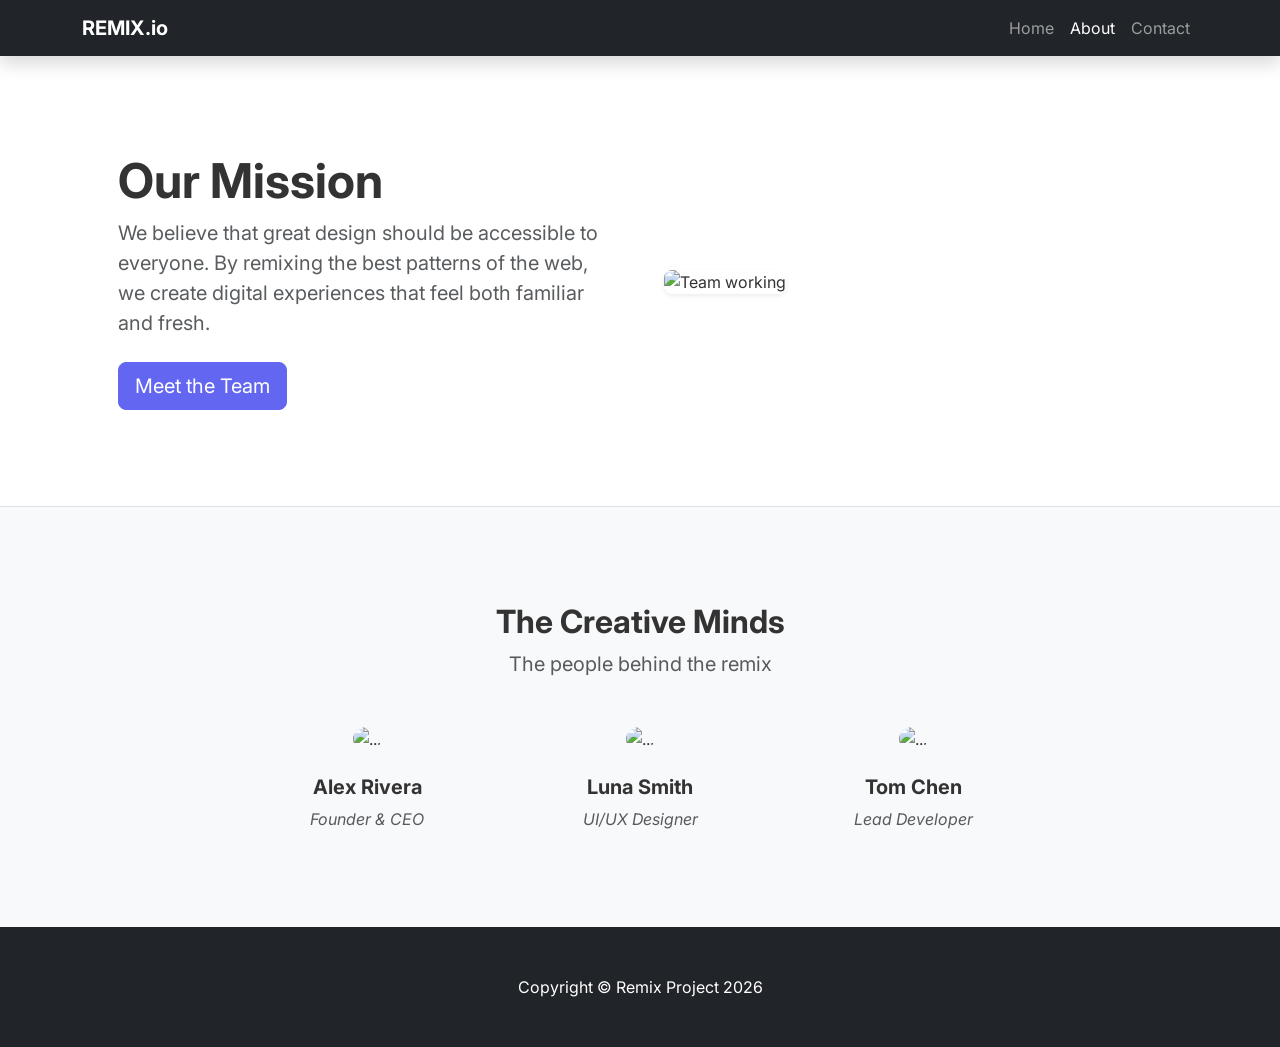
==== about.html @ e2a1ba71 "Add About Us page with team section and navigation" ====
<!DOCTYPE html>
<html lang="en">
<head>
    <meta charset="UTF-8">
    <meta name="viewport" content="width=device-width, initial-scale=1.0">
    <title>About Us | REMIX.io</title>
    <link href="https://cdn.jsdelivr.net/npm/bootstrap@5.3.3/dist/css/bootstrap.min.css" rel="stylesheet">
    <link rel="stylesheet" href="css/style.css">
    <link rel="stylesheet" href="https://cdn.jsdelivr.net/npm/bootstrap-icons@1.11.3/font/bootstrap-icons.min.css">
</head>
<body class="bg-light">

    <nav class="navbar navbar-expand-lg navbar-dark bg-dark sticky-top shadow">
        <div class="container">
            <a class="navbar-brand fw-bold" href="index.html">REMIX.io</a>
            <button class="navbar-toggler" type="button" data-bs-toggle="collapse" data-bs-target="#navbarNav">
                <span class="navbar-toggler-icon"></span>
            </button>
            <div class="collapse navbar-collapse" id="navbarNav">
                <ul class="navbar-nav ms-auto">
                    <li class="nav-item"><a class="nav-link" href="index.html">Home</a></li>
                    <li class="nav-item"><a class="nav-link active" href="about.html">About</a></li>
                    <li class="nav-item"><a class="nav-link" href="contact.html">Contact</a></li>
                </ul>
            </div>
        </div>
    </nav>

    <header class="py-5 bg-white border-bottom">
        <div class="container px-5 my-5">
            <div class="row gx-5 align-items-center">
                <div class="col-lg-6">
                    <h1 class="display-5 fw-bolder mb-2">Our Mission</h1>
                    <p class="lead fw-normal text-muted mb-4">We believe that great design should be accessible to everyone. By remixing the best patterns of the web, we create digital experiences that feel both familiar and fresh.</p>
                    <a class="btn btn-primary btn-lg" href="#team">Meet the Team</a>
                </div>
                <div class="col-lg-6">
                    <img class="img-fluid rounded-3 shadow-sm" src="https://images.unsplash.com/photo-1522071820081-009f0129c71c?auto=format&fit=crop&w=600&q=80" alt="Team working" />
                </div>
            </div>
        </div>
    </header>

    <section class="py-5" id="team">
        <div class="container px-5 my-5">
            <div class="text-center mb-5">
                <h2 class="fw-bolder">The Creative Minds</h2>
                <p class="lead fw-normal text-muted mb-0">The people behind the remix</p>
            </div>
            <div class="row gx-5 row-cols-1 row-cols-sm-2 row-cols-xl-4 justify-content-center">
                <div class="col mb-5 mb-5 mb-xl-0">
                    <div class="text-center">
                        <img class="img-fluid rounded-circle mb-4 px-4" src="https://i.pravatar.cc/150?u=1" alt="..." />
                        <h5 class="fw-bolder">Alex Rivera</h5>
                        <div class="fst-italic text-muted">Founder &amp; CEO</div>
                    </div>
                </div>
                <div class="col mb-5 mb-5 mb-xl-0">
                    <div class="text-center">
                        <img class="img-fluid rounded-circle mb-4 px-4" src="https://i.pravatar.cc/150?u=2" alt="..." />
                        <h5 class="fw-bolder">Luna Smith</h5>
                        <div class="fst-italic text-muted">UI/UX Designer</div>
                    </div>
                </div>
                <div class="col mb-5 mb-5 mb-sm-0">
                    <div class="text-center">
                        <img class="img-fluid rounded-circle mb-4 px-4" src="https://i.pravatar.cc/150?u=3" alt="..." />
                        <h5 class="fw-bolder">Tom Chen</h5>
                        <div class="fst-italic text-muted">Lead Developer</div>
                    </div>
                </div>
            </div>
        </div>
    </section>

    <footer class="py-5 bg-dark">
        <div class="container px-5"><p class="m-0 text-center text-white">Copyright &copy; Remix Project 2026</p></div>
    </footer>

    <script src="https://cdn.jsdelivr.net/npm/bootstrap@5.3.3/dist/js/bootstrap.bundle.min.js"></script>
</body>
</html>
---- css/style.css ----
/* Custom Google Font */
@import url('https://fonts.googleapis.com/css2?family=Inter:wght@400;700&display=swap');

body {
    font-family: 'Inter', sans-serif;
    color: #333;
}

/* Overriding the Primary Color */
.btn-primary, .bg-primary {
    background-color: #6366f1 !important; /* Modern Indigo */
    border-color: #6366f1 !important;
}

/* Adding a subtle hover effect to cards */
.col-lg-4:hover {
    transform: translateY(-5px);
    transition: transform 0.3s ease;
}

/* Feature Icon Styling */
.feature {
    height: 3rem;
    width: 3rem;
    display: flex;
    align-items: center;
    justify-content: center;
    font-size: 1.5rem;
}
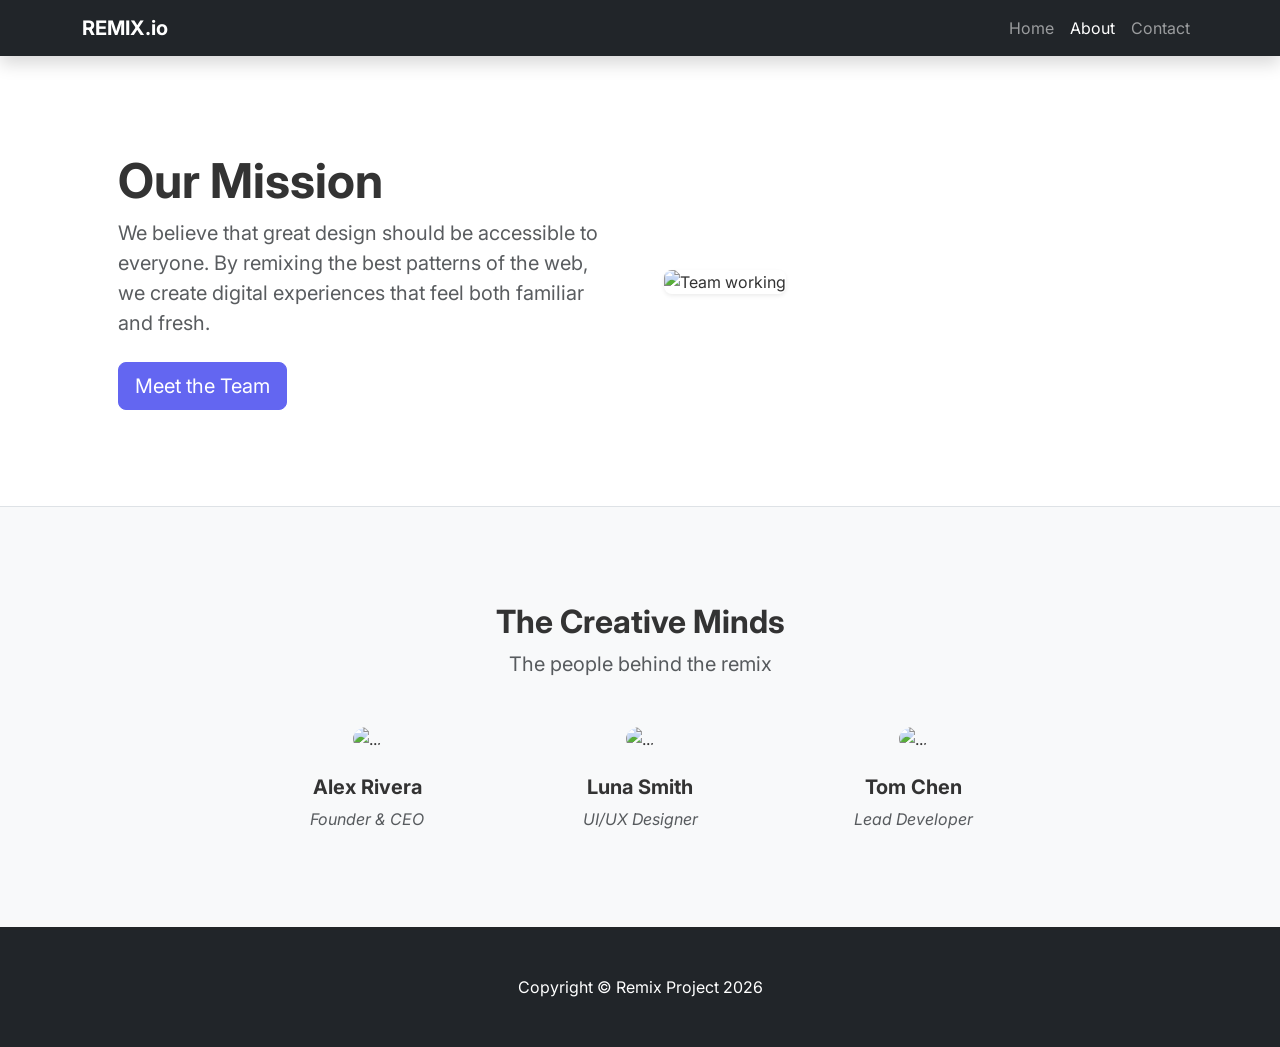
==== commit 3afce034: "Enhance About and Contact pages with Bootstrap Icons and improved layout; update styles for better u" ====
--- a/about.html
+++ b/about.html
@@ -5,6 +5,7 @@
     <meta name="viewport" content="width=device-width, initial-scale=1.0">
     <title>About Us | REMIX.io</title>
     <link href="https://cdn.jsdelivr.net/npm/bootstrap@5.3.3/dist/css/bootstrap.min.css" rel="stylesheet">
+    <link rel="stylesheet" href="https://cdn.jsdelivr.net/npm/bootstrap-icons@1.11.3/font/bootstrap-icons.min.css">
     <link rel="stylesheet" href="css/style.css">
     <link rel="stylesheet" href="https://cdn.jsdelivr.net/npm/bootstrap-icons@1.11.3/font/bootstrap-icons.min.css">
 </head>
--- a/css/style.css
+++ b/css/style.css
@@ -4,7 +4,12 @@
 body {
     font-family: 'Inter', sans-serif;
     color: #333;
+    animation: fadeInAnimation ease 0.8s;
+    animation-iteration-count: 1;
+    animation-fill-mode: forwards;
 }
+
+
 
 /* Overriding the Primary Color */
 .btn-primary, .bg-primary {
@@ -26,4 +31,38 @@
     align-items: center;
     justify-content: center;
     font-size: 1.5rem;
+}
+
+
+
+/* Contact Page Form Enhancements */
+.form-control:focus {
+    background-color: #fff !important;
+    border-color: #6366f1 !important; /* Matches your brand color */
+    box-shadow: 0 0 0 0.25rem rgba(99, 102, 241, 0.25);
+}
+
+.card {
+    transition: box-shadow 0.3s ease;
+}
+
+/* Ensure the footer stays at the bottom even on empty pages */
+body {
+    display: flex;
+    flex-direction: column;
+}
+
+main {
+    flex-shrink: 0;
+}
+
+/* Icon alignment in the sidebar */
+.bi {
+    font-size: 1.2rem;
+    color: rgba(255, 255, 255, 0.8);
+}
+
+@keyframes fadeInAnimation {
+    0% { opacity: 0; transform: translateY(10px); }
+    100% { opacity: 1; transform: translateY(0); }
 }
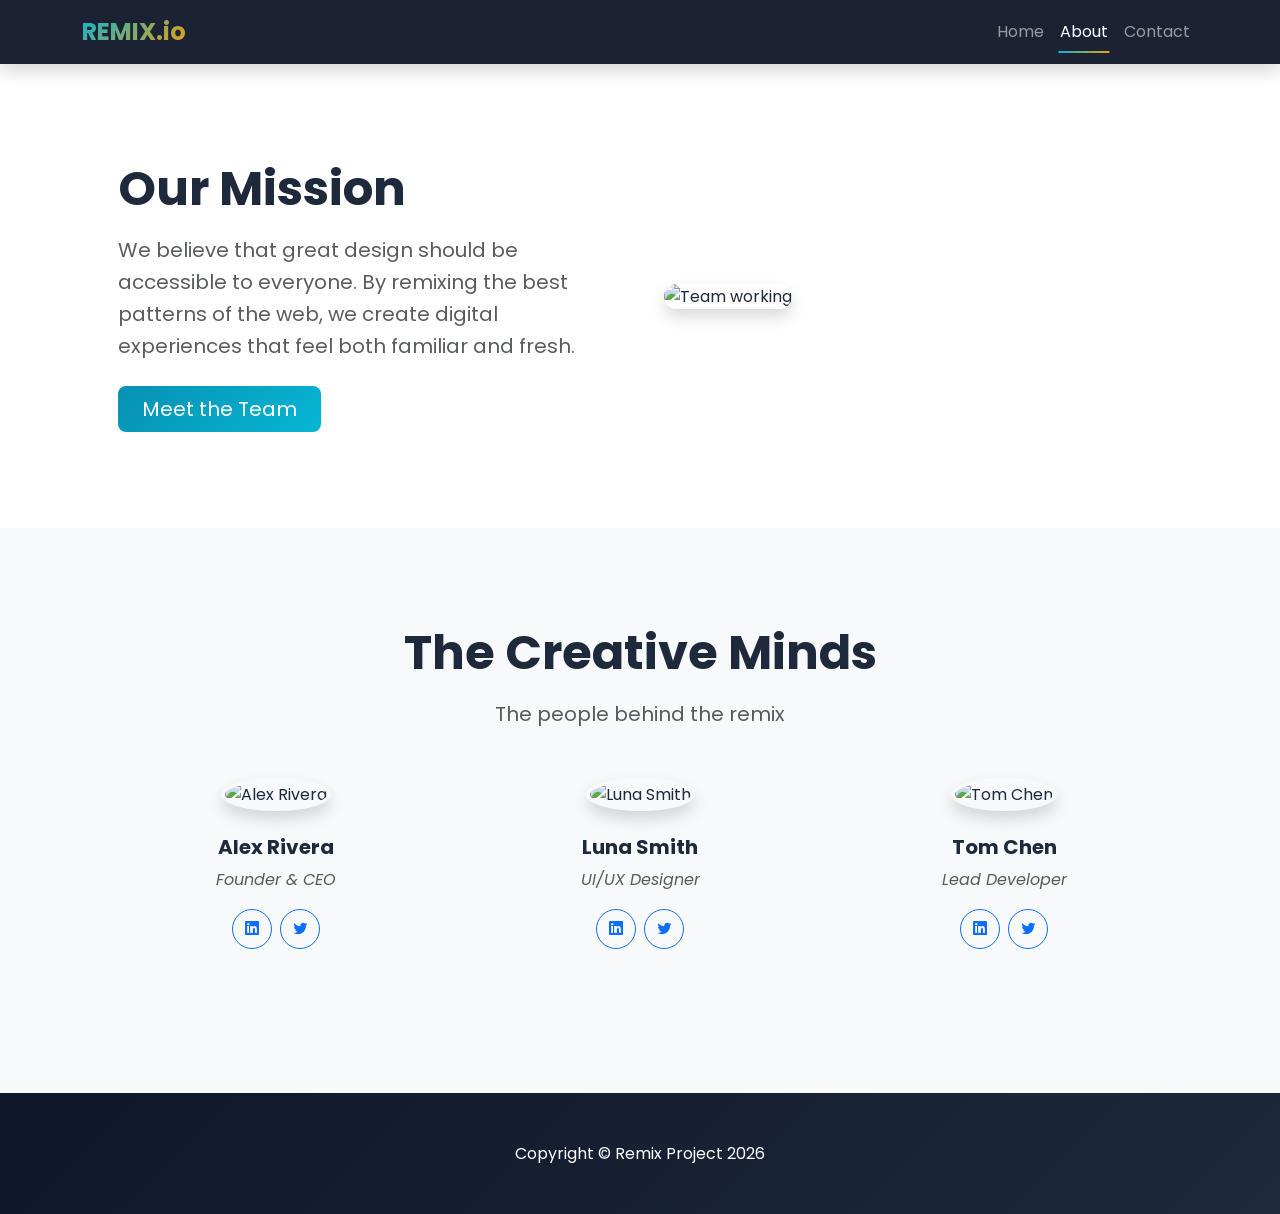
==== commit 47c6d1e1: "Updated about.html" ====
--- a/about.html
+++ b/about.html
@@ -7,7 +7,6 @@
     <link href="https://cdn.jsdelivr.net/npm/bootstrap@5.3.3/dist/css/bootstrap.min.css" rel="stylesheet">
     <link rel="stylesheet" href="https://cdn.jsdelivr.net/npm/bootstrap-icons@1.11.3/font/bootstrap-icons.min.css">
     <link rel="stylesheet" href="css/style.css">
-    <link rel="stylesheet" href="https://cdn.jsdelivr.net/npm/bootstrap-icons@1.11.3/font/bootstrap-icons.min.css">
 </head>
 <body class="bg-light">
 
@@ -27,47 +26,71 @@
         </div>
     </nav>
 
-    <header class="py-5 bg-white border-bottom">
+    <header class="py-5 bg-white">
         <div class="container px-5 my-5">
             <div class="row gx-5 align-items-center">
-                <div class="col-lg-6">
-                    <h1 class="display-5 fw-bolder mb-2">Our Mission</h1>
+                <div class="col-lg-6 slide-in-left">
+                    <h1 class="display-5 fw-bolder mb-3">Our Mission</h1>
                     <p class="lead fw-normal text-muted mb-4">We believe that great design should be accessible to everyone. By remixing the best patterns of the web, we create digital experiences that feel both familiar and fresh.</p>
-                    <a class="btn btn-primary btn-lg" href="#team">Meet the Team</a>
+                    <a class="btn btn-primary btn-lg px-4" href="#team">Meet the Team</a>
                 </div>
-                <div class="col-lg-6">
-                    <img class="img-fluid rounded-3 shadow-sm" src="https://images.unsplash.com/photo-1522071820081-009f0129c71c?auto=format&fit=crop&w=600&q=80" alt="Team working" />
+                <div class="col-lg-6 slide-in-right">
+                    <img class="img-fluid rounded-4 shadow floating" src="https://images.unsplash.com/photo-1522071820081-009f0129c71c?auto=format&fit=crop&w=600&q=80" alt="Team working" />
                 </div>
             </div>
         </div>
     </header>
 
-    <section class="py-5" id="team">
+    <section class="py-5 bg-light" id="team">
         <div class="container px-5 my-5">
-            <div class="text-center mb-5">
-                <h2 class="fw-bolder">The Creative Minds</h2>
+            <div class="text-center mb-5 scroll-fade">
+                <h2 class="display-5 fw-bolder mb-3">The Creative Minds</h2>
                 <p class="lead fw-normal text-muted mb-0">The people behind the remix</p>
             </div>
-            <div class="row gx-5 row-cols-1 row-cols-sm-2 row-cols-xl-4 justify-content-center">
-                <div class="col mb-5 mb-5 mb-xl-0">
-                    <div class="text-center">
-                        <img class="img-fluid rounded-circle mb-4 px-4" src="https://i.pravatar.cc/150?u=1" alt="..." />
-                        <h5 class="fw-bolder">Alex Rivera</h5>
-                        <div class="fst-italic text-muted">Founder &amp; CEO</div>
+            <div class="row gx-5 row-cols-1 row-cols-sm-2 row-cols-xl-3 justify-content-center">
+                <div class="col mb-5 scroll-fade">
+                    <div class="team-member text-center">
+                        <img class="img-fluid rounded-circle mb-4 shadow" src="https://i.pravatar.cc/150?u=1" alt="Alex Rivera" style="width: 150px; height: 150px;" />
+                        <h5 class="fw-bolder mb-2">Alex Rivera</h5>
+                        <div class="fst-italic text-muted mb-3">Founder &amp; CEO</div>
+                        <div class="d-flex justify-content-center gap-2">
+                            <a href="#" class="btn btn-sm btn-outline-primary rounded-circle" style="width: 40px; height: 40px; display: flex; align-items: center; justify-content: center;">
+                                <i class="bi bi-linkedin"></i>
+                            </a>
+                            <a href="#" class="btn btn-sm btn-outline-primary rounded-circle" style="width: 40px; height: 40px; display: flex; align-items: center; justify-content: center;">
+                                <i class="bi bi-twitter"></i>
+                            </a>
+                        </div>
                     </div>
                 </div>
-                <div class="col mb-5 mb-5 mb-xl-0">
-                    <div class="text-center">
-                        <img class="img-fluid rounded-circle mb-4 px-4" src="https://i.pravatar.cc/150?u=2" alt="..." />
-                        <h5 class="fw-bolder">Luna Smith</h5>
-                        <div class="fst-italic text-muted">UI/UX Designer</div>
+                <div class="col mb-5 scroll-fade">
+                    <div class="team-member text-center">
+                        <img class="img-fluid rounded-circle mb-4 shadow" src="https://i.pravatar.cc/150?u=2" alt="Luna Smith" style="width: 150px; height: 150px;" />
+                        <h5 class="fw-bolder mb-2">Luna Smith</h5>
+                        <div class="fst-italic text-muted mb-3">UI/UX Designer</div>
+                        <div class="d-flex justify-content-center gap-2">
+                            <a href="#" class="btn btn-sm btn-outline-primary rounded-circle" style="width: 40px; height: 40px; display: flex; align-items: center; justify-content: center;">
+                                <i class="bi bi-linkedin"></i>
+                            </a>
+                            <a href="#" class="btn btn-sm btn-outline-primary rounded-circle" style="width: 40px; height: 40px; display: flex; align-items: center; justify-content: center;">
+                                <i class="bi bi-twitter"></i>
+                            </a>
+                        </div>
                     </div>
                 </div>
-                <div class="col mb-5 mb-5 mb-sm-0">
-                    <div class="text-center">
-                        <img class="img-fluid rounded-circle mb-4 px-4" src="https://i.pravatar.cc/150?u=3" alt="..." />
-                        <h5 class="fw-bolder">Tom Chen</h5>
-                        <div class="fst-italic text-muted">Lead Developer</div>
+                <div class="col mb-5 scroll-fade">
+                    <div class="team-member text-center">
+                        <img class="img-fluid rounded-circle mb-4 shadow" src="https://i.pravatar.cc/150?u=3" alt="Tom Chen" style="width: 150px; height: 150px;" />
+                        <h5 class="fw-bolder mb-2">Tom Chen</h5>
+                        <div class="fst-italic text-muted mb-3">Lead Developer</div>
+                        <div class="d-flex justify-content-center gap-2">
+                            <a href="#" class="btn btn-sm btn-outline-primary rounded-circle" style="width: 40px; height: 40px; display: flex; align-items: center; justify-content: center;">
+                                <i class="bi bi-linkedin"></i>
+                            </a>
+                            <a href="#" class="btn btn-sm btn-outline-primary rounded-circle" style="width: 40px; height: 40px; display: flex; align-items: center; justify-content: center;">
+                                <i class="bi bi-twitter"></i>
+                            </a>
+                        </div>
                     </div>
                 </div>
             </div>
@@ -79,5 +102,25 @@
     </footer>
 
     <script src="https://cdn.jsdelivr.net/npm/bootstrap@5.3.3/dist/js/bootstrap.bundle.min.js"></script>
+    <script>
+        document.addEventListener('DOMContentLoaded', function() {
+            const observerOptions = {
+                threshold: 0.1,
+                rootMargin: '0px 0px -100px 0px'
+            };
+
+            const observer = new IntersectionObserver(function(entries) {
+                entries.forEach(entry => {
+                    if (entry.isIntersecting) {
+                        entry.target.classList.add('visible');
+                    }
+                });
+            }, observerOptions);
+
+            document.querySelectorAll('.scroll-fade').forEach(element => {
+                observer.observe(element);
+            });
+        });
+    </script>
 </body>
-</html>+</html>
--- a/css/style.css
+++ b/css/style.css
@@ -1,68 +1,302 @@
-/* Custom Google Font */
-@import url('https://fonts.googleapis.com/css2?family=Inter:wght@400;700&display=swap');
+@import url('https://fonts.googleapis.com/css2?family=Poppins:wght@300;400;600;700&display=swap');
+
+:root {
+    --primary-color: #0891b2;
+    --secondary-color: #06b6d4;
+    --accent-color: #f59e0b;
+    --dark-bg: #0f172a;
+    --light-bg: #f8fafc;
+    --text-dark: #1e293b;
+    --text-light: #64748b;
+}
+
+* {
+    margin: 0;
+    padding: 0;
+    box-sizing: border-box;
+}
+
+html {
+    scroll-behavior: smooth;
+}
 
 body {
-    font-family: 'Inter', sans-serif;
-    color: #333;
-    animation: fadeInAnimation ease 0.8s;
-    animation-iteration-count: 1;
-    animation-fill-mode: forwards;
-}
-
-
-
-/* Overriding the Primary Color */
+    font-family: 'Poppins', sans-serif;
+    color: var(--text-dark);
+    overflow-x: hidden;
+    line-height: 1.6;
+}
+
 .btn-primary, .bg-primary {
-    background-color: #6366f1 !important; /* Modern Indigo */
-    border-color: #6366f1 !important;
-}
-
-/* Adding a subtle hover effect to cards */
-.col-lg-4:hover {
-    transform: translateY(-5px);
-    transition: transform 0.3s ease;
-}
-
-/* Feature Icon Styling */
+    background: linear-gradient(135deg, var(--primary-color) 0%, var(--secondary-color) 100%) !important;
+    border: none !important;
+    transition: all 0.3s ease;
+    position: relative;
+    overflow: hidden;
+}
+
+.btn-primary::before {
+    content: '';
+    position: absolute;
+    top: 0;
+    left: -100%;
+    width: 100%;
+    height: 100%;
+    background: linear-gradient(135deg, var(--secondary-color) 0%, var(--primary-color) 100%);
+    transition: left 0.3s ease;
+    z-index: 0;
+}
+
+.btn-primary:hover::before {
+    left: 0;
+}
+
+.btn-primary:hover {
+    transform: translateY(-3px);
+    box-shadow: 0 10px 25px rgba(8, 145, 178, 0.3);
+}
+
+.btn-primary span, .btn-primary {
+    position: relative;
+    z-index: 1;
+}
+
+.navbar {
+    backdrop-filter: blur(10px);
+    background-color: rgba(15, 23, 42, 0.95) !important;
+    transition: all 0.3s ease;
+}
+
+.navbar-brand {
+    font-weight: 700;
+    font-size: 1.5rem;
+    background: linear-gradient(135deg, var(--secondary-color), var(--accent-color));
+    -webkit-background-clip: text;
+    -webkit-text-fill-color: transparent;
+    background-clip: text;
+}
+
+.nav-link {
+    position: relative;
+    transition: color 0.3s ease;
+}
+
+.nav-link::after {
+    content: '';
+    position: absolute;
+    bottom: 0;
+    left: 50%;
+    width: 0;
+    height: 2px;
+    background: linear-gradient(90deg, var(--secondary-color), var(--accent-color));
+    transition: all 0.3s ease;
+    transform: translateX(-50%);
+}
+
+.nav-link:hover::after, .nav-link.active::after {
+    width: 80%;
+}
+
+.fade-in-up {
+    opacity: 0;
+    transform: translateY(30px);
+    animation: fadeInUp 0.8s ease forwards;
+}
+
+@keyframes fadeInUp {
+    to {
+        opacity: 1;
+        transform: translateY(0);
+    }
+}
+
+.feature-card {
+    transition: all 0.4s cubic-bezier(0.175, 0.885, 0.32, 1.275);
+    position: relative;
+    overflow: hidden;
+}
+
+.feature-card::before {
+    content: '';
+    position: absolute;
+    top: -50%;
+    left: -50%;
+    width: 200%;
+    height: 200%;
+    background: linear-gradient(45deg, transparent, rgba(8, 145, 178, 0.1), transparent);
+    transform: rotate(45deg);
+    transition: all 0.6s ease;
+}
+
+.feature-card:hover::before {
+    left: 100%;
+}
+
+.feature-card:hover {
+    transform: translateY(-15px) scale(1.02);
+    box-shadow: 0 20px 40px rgba(8, 145, 178, 0.2);
+}
+
 .feature {
-    height: 3rem;
-    width: 3rem;
+    height: 64px;
+    width: 64px;
     display: flex;
     align-items: center;
     justify-content: center;
-    font-size: 1.5rem;
-}
-
-
-
-/* Contact Page Form Enhancements */
+    font-size: 1.8rem;
+    background: linear-gradient(135deg, var(--primary-color), var(--secondary-color));
+    transition: all 0.4s ease;
+}
+
+.feature-card:hover .feature {
+    transform: rotateY(360deg) scale(1.1);
+}
+
+.hero-section {
+    background: linear-gradient(135deg, #0f172a 0%, #1e293b 100%);
+    position: relative;
+    overflow: hidden;
+}
+
+.hero-section::before {
+    content: '';
+    position: absolute;
+    top: -50%;
+    right: -50%;
+    width: 100%;
+    height: 100%;
+    background: radial-gradient(circle, rgba(8, 145, 178, 0.1) 0%, transparent 70%);
+    animation: pulse 8s ease-in-out infinite;
+}
+
+@keyframes pulse {
+    0%, 100% { transform: scale(1); opacity: 0.5; }
+    50% { transform: scale(1.3); opacity: 0.8; }
+}
+
+.form-control {
+    border: 2px solid transparent;
+    transition: all 0.3s ease;
+    background-color: #f1f5f9;
+}
+
 .form-control:focus {
     background-color: #fff !important;
-    border-color: #6366f1 !important; /* Matches your brand color */
-    box-shadow: 0 0 0 0.25rem rgba(99, 102, 241, 0.25);
+    border-color: var(--primary-color) !important;
+    box-shadow: 0 0 0 0.25rem rgba(8, 145, 178, 0.15);
+    transform: translateY(-2px);
 }
 
 .card {
-    transition: box-shadow 0.3s ease;
-}
-
-/* Ensure the footer stays at the bottom even on empty pages */
-body {
-    display: flex;
-    flex-direction: column;
-}
-
-main {
-    flex-shrink: 0;
-}
-
-/* Icon alignment in the sidebar */
-.bi {
-    font-size: 1.2rem;
-    color: rgba(255, 255, 255, 0.8);
-}
-
-@keyframes fadeInAnimation {
-    0% { opacity: 0; transform: translateY(10px); }
-    100% { opacity: 1; transform: translateY(0); }
-}+    transition: all 0.4s ease;
+    border: none;
+}
+
+.card:hover {
+    transform: translateY(-5px);
+    box-shadow: 0 15px 35px rgba(0, 0, 0, 0.15);
+}
+
+.team-member {
+    transition: all 0.4s ease;
+    cursor: pointer;
+}
+
+.team-member:hover {
+    transform: scale(1.05);
+}
+
+.team-member img {
+    transition: all 0.4s ease;
+    border: 4px solid transparent;
+}
+
+.team-member:hover img {
+    border-color: var(--primary-color);
+    box-shadow: 0 10px 30px rgba(8, 145, 178, 0.3);
+}
+
+footer {
+    background: linear-gradient(135deg, #0f172a 0%, #1e293b 100%);
+    position: relative;
+}
+
+.scroll-fade {
+    opacity: 0;
+    transform: translateY(50px);
+    transition: all 0.8s ease;
+}
+
+.scroll-fade.visible {
+    opacity: 1;
+    transform: translateY(0);
+}
+
+.floating {
+    animation: floating 3s ease-in-out infinite;
+}
+
+@keyframes floating {
+    0%, 100% { transform: translateY(0px); }
+    50% { transform: translateY(-20px); }
+}
+
+.btn-outline-secondary {
+    border: 2px solid var(--text-light);
+    color: var(--text-dark);
+    transition: all 0.3s ease;
+}
+
+.btn-outline-secondary:hover {
+    background: linear-gradient(135deg, var(--primary-color), var(--secondary-color));
+    border-color: transparent;
+    color: white;
+    transform: translateY(-3px);
+    box-shadow: 0 10px 25px rgba(8, 145, 178, 0.2);
+}
+
+@keyframes slideInLeft {
+    from {
+        opacity: 0;
+        transform: translateX(-50px);
+    }
+    to {
+        opacity: 1;
+        transform: translateX(0);
+    }
+}
+
+@keyframes slideInRight {
+    from {
+        opacity: 0;
+        transform: translateX(50px);
+    }
+    to {
+        opacity: 1;
+        transform: translateX(0);
+    }
+}
+
+.slide-in-left {
+    animation: slideInLeft 0.8s ease forwards;
+}
+
+.slide-in-right {
+    animation: slideInRight 0.8s ease forwards;
+}
+
+.gradient-text {
+    background: linear-gradient(135deg, var(--primary-color), var(--accent-color));
+    -webkit-background-clip: text;
+    -webkit-text-fill-color: transparent;
+    background-clip: text;
+}
+
+.submit-success {
+    animation: successPulse 0.6s ease;
+}
+
+@keyframes successPulse {
+    0%, 100% { transform: scale(1); }
+    50% { transform: scale(1.05); }
+}
